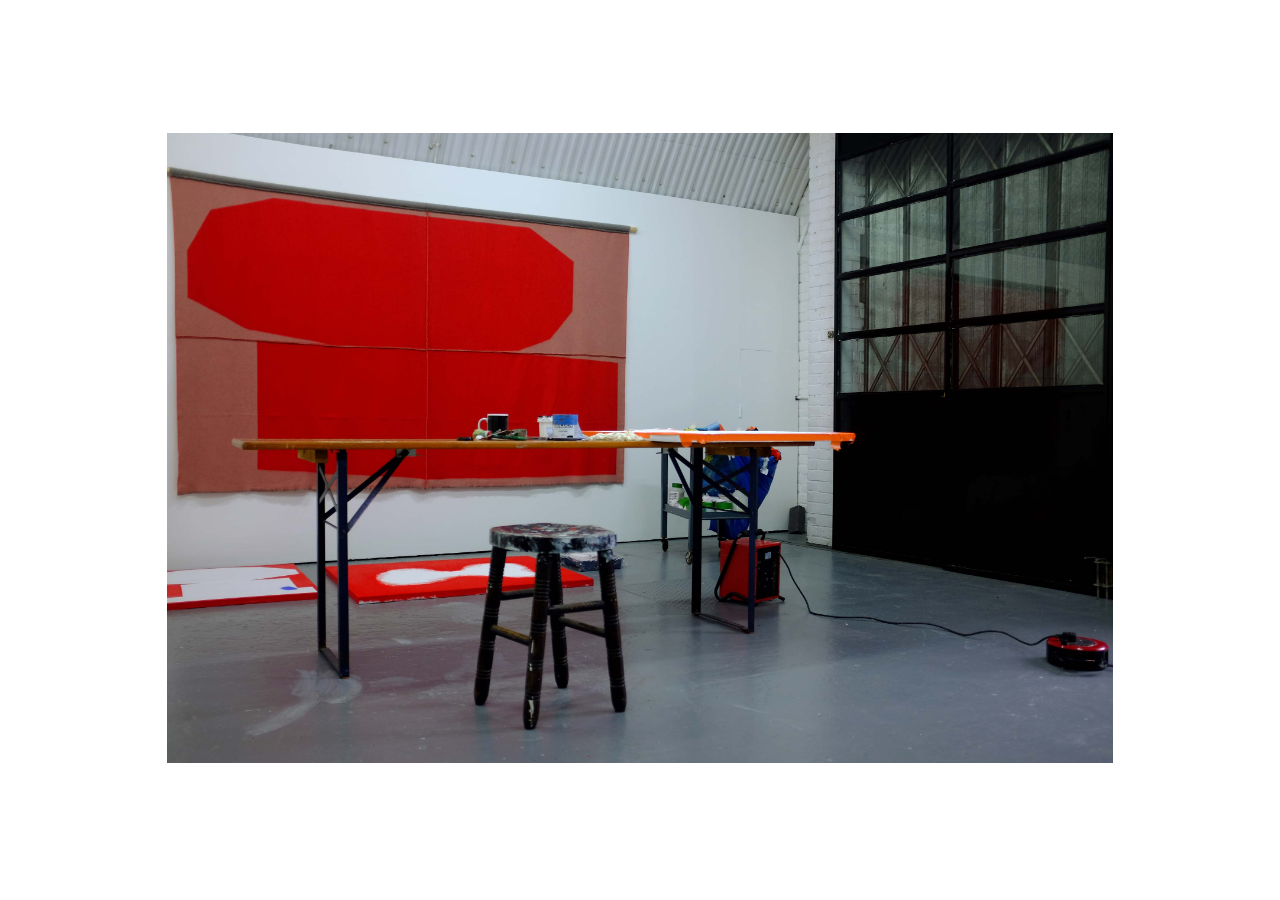
==== index.html @ 49c315fa "First Commit" ====
<!doctype html>
<html lang="en" dir="ltr">

<head>
  <meta http-equiv="Content-Type" content="text/html; charset=utf-8" />
  <meta http-equiv="x-ua-compatible" content="ie=edge">
  <title>Michael Wall – London Artist</title>
  <meta name="google-site-verification" content="kFKHLUdh-naNn33ohjxV0Xzp97A6rBiaNHGDgUgGvhw" />
  <meta name="description" content="Michael Wall is an artist based in London, UK. His abstract style of painting embraces minimalism and craftsmanship - having been influenced by Classicist Hard-edged Painting, Constructivism and Modernist Sculpture. Michael uses a combination of powdered pigments and paint, creating strong textures and colours.">
  <meta name="viewport" content="width=device-width, initial-scale=1, shrink-to-fit=no">
  <link rel="stylesheet" type="text/css" href="css/main.css">

</head>

<body>

<div class="studio">
  <a href="https://www.instagram.com/mmmgwww/" target="_blank"><img src="/img/studio.jpg" alt="Open Form"></a>
</div>

</body>

</html>
---- css/main.css ----
/*! normalize.css v8.0.0 | MIT License | github.com/necolas/normalize.css */
/* Document
   ========================================================================== */
/**
 * 1. Correct the line height in all browsers.
 * 2. Prevent adjustments of font size after orientation changes in iOS.
 */
html {
  line-height: 1.15;
  /* 1 */
  -webkit-text-size-adjust: 100%;
  /* 2 */ }

/* Sections
   ========================================================================== */
/**
 * Remove the margin in all browsers.
 */
body {
  margin: 0; }

/**
 * Correct the font size and margin on `h1` elements within `section` and
 * `article` contexts in Chrome, Firefox, and Safari.
 */
h1 {
  font-size: 2em;
  margin: 0.67em 0; }

/* Grouping content
   ========================================================================== */
/**
 * 1. Add the correct box sizing in Firefox.
 * 2. Show the overflow in Edge and IE.
 */
hr {
  box-sizing: content-box;
  /* 1 */
  height: 0;
  /* 1 */
  overflow: visible;
  /* 2 */ }

/**
 * 1. Correct the inheritance and scaling of font size in all browsers.
 * 2. Correct the odd `em` font sizing in all browsers.
 */
pre {
  font-family: monospace, monospace;
  /* 1 */
  font-size: 1em;
  /* 2 */ }

/* Text-level semantics
   ========================================================================== */
/**
 * Remove the gray background on active links in IE 10.
 */
a {
  background-color: transparent; }

/**
 * 1. Remove the bottom border in Chrome 57-
 * 2. Add the correct text decoration in Chrome, Edge, IE, Opera, and Safari.
 */
abbr[title] {
  border-bottom: none;
  /* 1 */
  text-decoration: underline;
  /* 2 */
  text-decoration: underline dotted;
  /* 2 */ }

/**
 * Add the correct font weight in Chrome, Edge, and Safari.
 */
b,
strong {
  font-weight: bolder; }

/**
 * 1. Correct the inheritance and scaling of font size in all browsers.
 * 2. Correct the odd `em` font sizing in all browsers.
 */
code,
kbd,
samp {
  font-family: monospace, monospace;
  /* 1 */
  font-size: 1em;
  /* 2 */ }

/**
 * Add the correct font size in all browsers.
 */
small {
  font-size: 80%; }

/**
 * Prevent `sub` and `sup` elements from affecting the line height in
 * all browsers.
 */
sub,
sup {
  font-size: 75%;
  line-height: 0;
  position: relative;
  vertical-align: baseline; }

sub {
  bottom: -0.25em; }

sup {
  top: -0.5em; }

/* Embedded content
   ========================================================================== */
/**
 * Remove the border on images inside links in IE 10.
 */
img {
  border-style: none; }

/* Forms
   ========================================================================== */
/**
 * 1. Change the font styles in all browsers.
 * 2. Remove the margin in Firefox and Safari.
 */
button,
input,
optgroup,
select,
textarea {
  font-family: inherit;
  /* 1 */
  font-size: 100%;
  /* 1 */
  line-height: 1.15;
  /* 1 */
  margin: 0;
  /* 2 */ }

/**
 * Show the overflow in IE.
 * 1. Show the overflow in Edge.
 */
button,
input {
  /* 1 */
  overflow: visible; }

/**
 * Remove the inheritance of text transform in Edge, Firefox, and IE.
 * 1. Remove the inheritance of text transform in Firefox.
 */
button,
select {
  /* 1 */
  text-transform: none; }

/**
 * Correct the inability to style clickable types in iOS and Safari.
 */
button,
[type="button"],
[type="reset"],
[type="submit"] {
  -webkit-appearance: button; }

/**
 * Remove the inner border and padding in Firefox.
 */
button::-moz-focus-inner,
[type="button"]::-moz-focus-inner,
[type="reset"]::-moz-focus-inner,
[type="submit"]::-moz-focus-inner {
  border-style: none;
  padding: 0; }

/**
 * Restore the focus styles unset by the previous rule.
 */
button:-moz-focusring,
[type="button"]:-moz-focusring,
[type="reset"]:-moz-focusring,
[type="submit"]:-moz-focusring {
  outline: 1px dotted ButtonText; }

/**
 * Correct the padding in Firefox.
 */
fieldset {
  padding: 0.35em 0.75em 0.625em; }

/**
 * 1. Correct the text wrapping in Edge and IE.
 * 2. Correct the color inheritance from `fieldset` elements in IE.
 * 3. Remove the padding so developers are not caught out when they zero out
 *    `fieldset` elements in all browsers.
 */
legend {
  box-sizing: border-box;
  /* 1 */
  color: inherit;
  /* 2 */
  display: table;
  /* 1 */
  max-width: 100%;
  /* 1 */
  padding: 0;
  /* 3 */
  white-space: normal;
  /* 1 */ }

/**
 * Add the correct vertical alignment in Chrome, Firefox, and Opera.
 */
progress {
  vertical-align: baseline; }

/**
 * Remove the default vertical scrollbar in IE 10+.
 */
textarea {
  overflow: auto; }

/**
 * 1. Add the correct box sizing in IE 10.
 * 2. Remove the padding in IE 10.
 */
[type="checkbox"],
[type="radio"] {
  box-sizing: border-box;
  /* 1 */
  padding: 0;
  /* 2 */ }

/**
 * Correct the cursor style of increment and decrement buttons in Chrome.
 */
[type="number"]::-webkit-inner-spin-button,
[type="number"]::-webkit-outer-spin-button {
  height: auto; }

/**
 * 1. Correct the odd appearance in Chrome and Safari.
 * 2. Correct the outline style in Safari.
 */
[type="search"] {
  -webkit-appearance: textfield;
  /* 1 */
  outline-offset: -2px;
  /* 2 */ }

/**
 * Remove the inner padding in Chrome and Safari on macOS.
 */
[type="search"]::-webkit-search-decoration {
  -webkit-appearance: none; }

/**
 * 1. Correct the inability to style clickable types in iOS and Safari.
 * 2. Change font properties to `inherit` in Safari.
 */
::-webkit-file-upload-button {
  -webkit-appearance: button;
  /* 1 */
  font: inherit;
  /* 2 */ }

/* Interactive
   ========================================================================== */
/*
 * Add the correct display in Edge, IE 10+, and Firefox.
 */
details {
  display: block; }

/*
 * Add the correct display in all browsers.
 */
summary {
  display: list-item; }

/* Misc
   ========================================================================== */
/**
 * Add the correct display in IE 10+.
 */
template {
  display: none; }

/**
 * Add the correct display in IE 10.
 */
[hidden] {
  display: none; }

body,
html {
  width: 100%;
  height: 100%; }

body {
  display: flex;
  align-items: center;
  justify-content: center;
  text-align: center; }

img {
  height: 70vmin; }
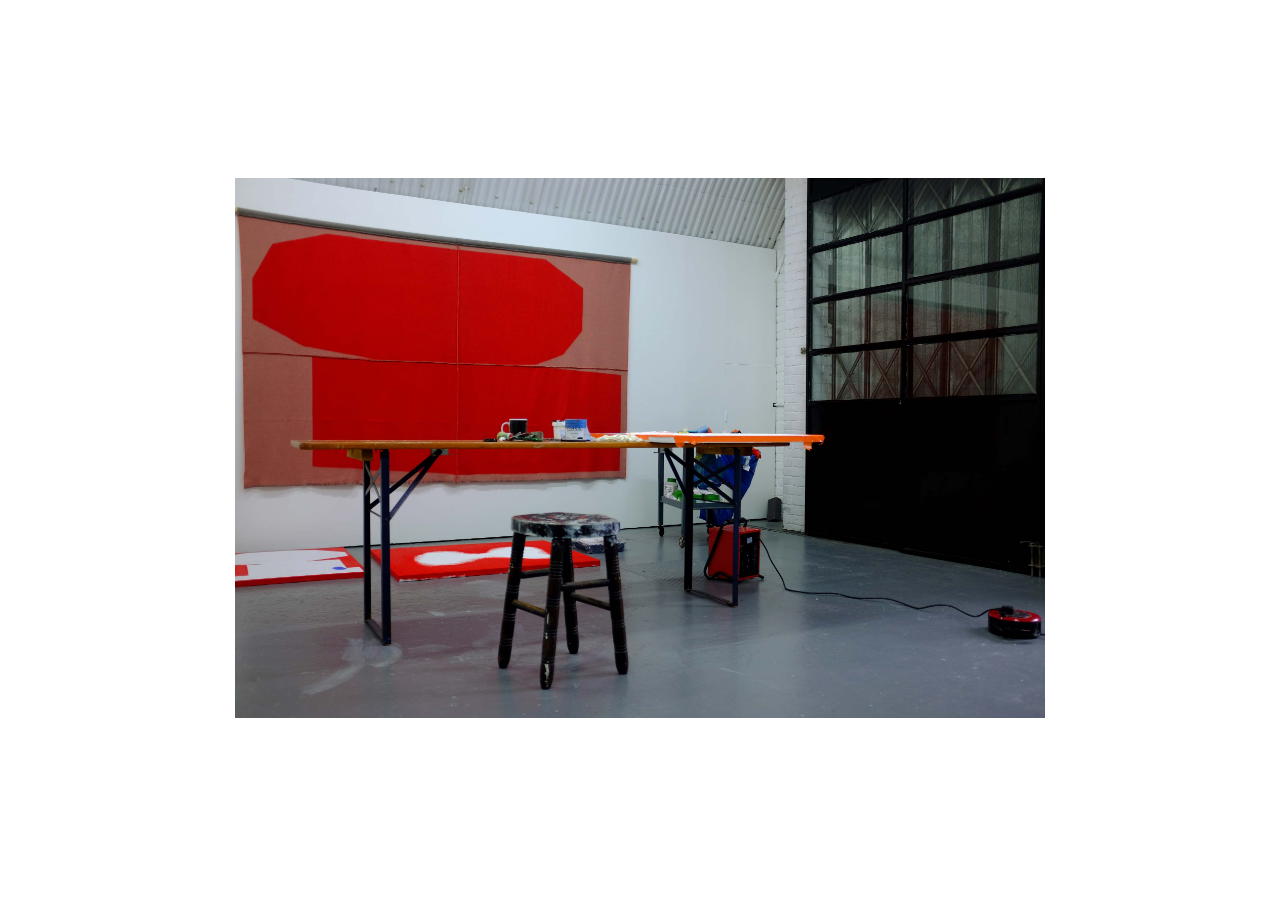
==== commit dd42f61b: "Fix Padding" ====
--- a/index.html
+++ b/index.html
@@ -5,18 +5,34 @@
   <meta http-equiv="Content-Type" content="text/html; charset=utf-8" />
   <meta http-equiv="x-ua-compatible" content="ie=edge">
   <title>Michael Wall – London Artist</title>
-  <meta name="google-site-verification" content="kFKHLUdh-naNn33ohjxV0Xzp97A6rBiaNHGDgUgGvhw" />
   <meta name="description" content="Michael Wall is an artist based in London, UK. His abstract style of painting embraces minimalism and craftsmanship - having been influenced by Classicist Hard-edged Painting, Constructivism and Modernist Sculpture. Michael uses a combination of powdered pigments and paint, creating strong textures and colours.">
   <meta name="viewport" content="width=device-width, initial-scale=1, shrink-to-fit=no">
+  <link rel="apple-touch-icon" sizes="57x57" href="/img/apple-icon-57x57.png">
+  <link rel="/img/apple-touch-icon" sizes="60x60" href="/img/apple-icon-60x60.png">
+  <link rel="apple-touch-icon" sizes="72x72" href="/img/apple-icon-72x72.png">
+  <link rel="apple-touch-icon" sizes="76x76" href="/img/apple-icon-76x76.png">
+  <link rel="apple-touch-icon" sizes="114x114" href="/img/apple-icon-114x114.png">
+  <link rel="apple-touch-icon" sizes="120x120" href="/img/apple-icon-120x120.png">
+  <link rel="apple-touch-icon" sizes="144x144" href="/img/apple-icon-144x144.png">
+  <link rel="apple-touch-icon" sizes="152x152" href="/img/apple-icon-152x152.png">
+  <link rel="apple-touch-icon" sizes="180x180" href="/img/apple-icon-180x180.png">
+  <link rel="icon" type="image/png" sizes="192x192" href="/img/android-icon-192x192.png">
+  <link rel="icon" type="image/png" sizes="32x32" href="/img/favicon-32x32.png">
+  <link rel="icon" type="image/png" sizes="96x96" href="/img/favicon-96x96.png">
+  <link rel="icon" type="image/png" sizes="16x16" href="/img/favicon-16x16.png">
+  <link rel="manifest" href="/manifest.json">
+  <meta name="msapplication-TileColor" content="#ffffff">
+  <meta name="msapplication-TileImage" content="/ms-icon-144x144.png">
+  <meta name="theme-color" content="#ffffff">
   <link rel="stylesheet" type="text/css" href="css/main.css">
 
 </head>
 
 <body>
 
-<div class="studio">
-  <a href="https://www.instagram.com/mmmgwww/" target="_blank"><img src="/img/studio.jpg" alt="Open Form"></a>
-</div>
+  <div id="studio">
+    <a href="https://www.instagram.com/mmmgwww/" target="_blank"><img src="/img/studio.jpg" alt="Open Form"></a>
+  </div>
 
 </body>
 
--- a/css/main.css
+++ b/css/main.css
@@ -309,4 +309,4 @@
   text-align: center; }
 
 img {
-  height: 70vmin; }
+  height: 60vmin; }
